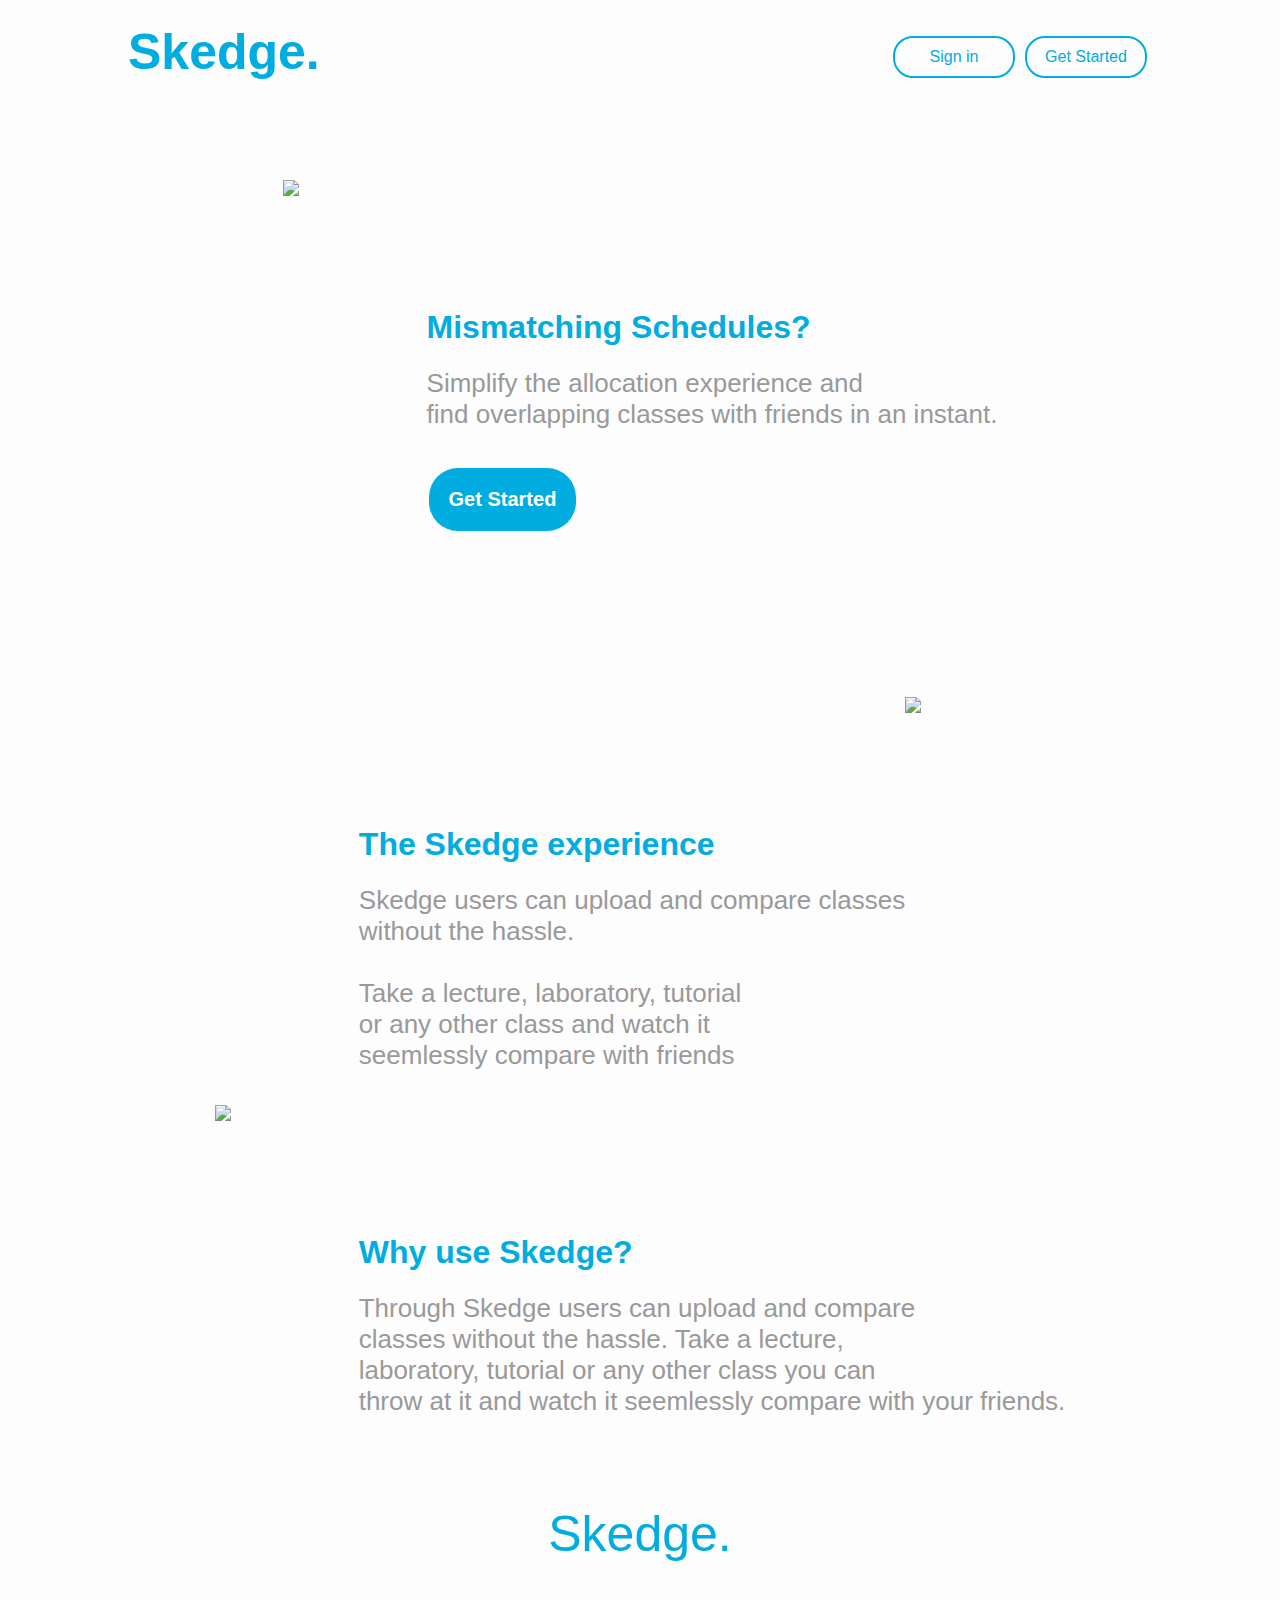
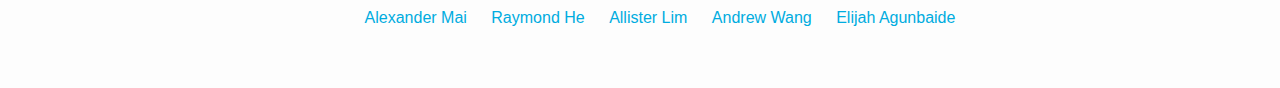
==== index.html @ 335152a0 "Merge branch 'main' of https://github.com/slimes-21/frontend" ====
<!DOCTYPE html>
<html lang="en">

<head>
    <link rel="stylesheet" href="index.css">
    <meta charset="UTF-8">
    <meta http-equiv="X-UA-Compatible" content="IE=edge">
    <meta name="viewport" content="width=device-width, initial-scale=1.0">
    <title>Skedge.</title>
    <link rel="shortcut icon" type="image/jpg" href="favicon.png">
</head>

<body style = "background-color: #fdfdfd; margin: auto;">
    <header>
        <nav class="navbar">
            <div class="bar">
                <div class="Skedgelogoindex"><a href="index.html">Skedge.</a></div>
                    <ul class="log-in-out">
                        <a href="sign_in.html" class="notextdec">
                            <div class="rounded_border">
                                <li><b>Sign in</b></li>
                            </div>
                        </a>
                        <a href="sign_up.html" class="notextdec">
                            <div class="rounded_border">
                                <li><b>Get Started</b></li>
                            </div>
                        </a>
                    </ul>
            </div>
        </nav>
    </header>
    <div class="padding">
    </div> 

    
    
    <div class = "block">
        <img class ='birdleft' src = 'https://media.discordapp.net/attachments/858982129873190923/864804226220032000/bird_adobespark.png'>
      <div> 
        <br><br><br><br><br><br>
        <h1 class = "headings" >
            Mismatching Schedules? 
        </h1>
        <p>
            <div class="textgoestoolong">
                Simplify the allocation experience and <br> 
                find overlapping classes with friends in an instant. 
            </div>
        </p><br>
        <form action="sign_up.html">
            <button type="submit" class="button" style="border:none;"><b>    Get Started    </b></button>
        </form>
      </div>
    </div> <br><br><br> <br><br><br> <br><br><br> 

    <div class = "block">
      <div> <br><br><br><br><br><br>
        <h1 class = "headings">
          The Skedge experience
        </h1>
        <p>
            <div class="textgoestoolong">
                Skedge users can upload and compare
                classes <br> without the hassle.  <br><br> Take a lecture, 
                laboratory, tutorial <br> or any other class and 
                watch it <br> seemlessly compare with friends

            </div>
        </p>
      </div>
      <img class ='rightbirds' src = 'https://media.discordapp.net/attachments/858982129873190923/864804226220032000/bird_adobespark.png'>
    </div> <br>

    <div class = "block">
        <img class ='birdleft sizingproblems' src = 'https://cdn.discordapp.com/attachments/849931925267021864/865217477298749460/2bird2.png'>
      <div> <br><br><br><br><br><br>
        <h1 class = "headings">
          Why use Skedge? 
        </h1>
        <p>
            <div class="textgoestoolong">
                Through Skedge users can upload and compare <br> 
                classes without the hassle. Take a lecture, <br>
                laboratory, tutorial or any other class you can <br>
                throw at it and watch it seemlessly compare with your friends.

            </div>
        </p>
      </div>
    </div> <br><br><br><br>
    <div>
        <div class="skedgefooter"><a class= "notextdec" href="index.html"><b>Skedge.</b></a></div> 
        <div class="inline">
            <ul>
                <li><a class="linkedin notextdec" href= "https://www.linkedin.com/in/amaii/">Alexander Mai</a></li>
                <li><a class="linkedin notextdec" href= "https://www.linkedin.com/in/rayjhe/">Raymond He</a></li>
                <li><a class="linkedin notextdec" href= "https://www.linkedin.com/in/allister-lim-8b5454197/">Allister Lim</a></li>
                <li><a class="linkedin notextdec" href= "https://www.linkedin.com/in/andrew-wang-b987091a5/">Andrew Wang</a></li>
                <li><a class="linkedin notextdec" href= "https://www.linkedin.com/in/elijahaa/">Elijah Agunbaide</a></li>
            </ul>
        </div>
        

    </div>

</body>
</html>
---- index.css ----
* {
    font-family: 'Roboto', sans-serif;
}

.navbar {
    background: #fdfdfd;
    width: 100%;
    position: fixed;
    z-index: 0;
    padding: 10px 0;
    
}

.log-in-out li a {
    color: black;
    font-size: 18px;
    font-weight: 500;
    margin-left: 25px;
    text-decoration: none;
}

.bar {
    width: 80%;
    margin: auto;
    padding: 0px 30px;
}

.navbar .bar {
    display: flex;
    align-items: center;
    justify-content: space-between;
}

.navbar .log-in-out {
    display: inline-flex;
}

.log-in-out li {
    list-style: none;
    
}

.padding {
    padding-top: 180px;
}

.Skedgelogoindex:hover b {
    color: #1900ff;
}

.navbar .Skedgelogoindex a {
    color: rgb(0, 172, 224);
    font-size: 50px;
    font-weight: 600;
    text-decoration: none;
}


* {
    font-family: 'Roboto', sans-serif;
}


html,
body {
    font-family: sans-serif;
    width: 100%;
    height: 100%;
    margin: 0;
}

.rounded_border {
    padding: 10px 9px;
    border: 2px solid rgb(0, 172, 224);
    border-radius: 20px;
    outline: none;
    margin-top: 10px;
    margin-left: 5px;
    margin-right: 5px;
    width: 100px;
    text-align: center;
}

body {
    background-color: #fdfdfd;
}

.notextdec {
    text-decoration: none;
    color: rgb(0, 172, 224);
    font-weight: 150;
}

.paragraphleft {
    idk;
}

.paragraphright {
    test; 
}

.block { 
    display: flex; 
    justify-content: center; 
}

.headings {
    display: flex; 
    color:rgb(0, 172, 224)

    

}

.skedgefooter {
    color: rgb(0, 172, 224);
    font-size: 50px;
    font-weight: 600;
    text-align: center;
    margin: auto;
    padding: 10;
    padding-bottom: 30px;

} 

.linkedin{
    text-align: center;
    margin: auto;
    padding: 10
}

.textgoestoolong {
    margin-right: %;
    font-size: 26px;
    color: #999999; 

}

.birdleft { 
    margin-right: 10%; 

}

.button{
    background-color: rgb(0, 172, 224);
    color: white;
    padding: 20px;
    text-align: center;
    text-decoration: none;
    display: inline-block;
    font-size: 20px;
    margin: 4px 2px;
    border-radius: 29px;
    
  }

.inline ul li {
    display: inline;
    padding: 10px;
    padding-bottom: 5%;
}

.inline ul {
    list-style-type: none;
    text-align: center;
}

.sizingproblems {
    max-width: 70%;
    height: auto;
}
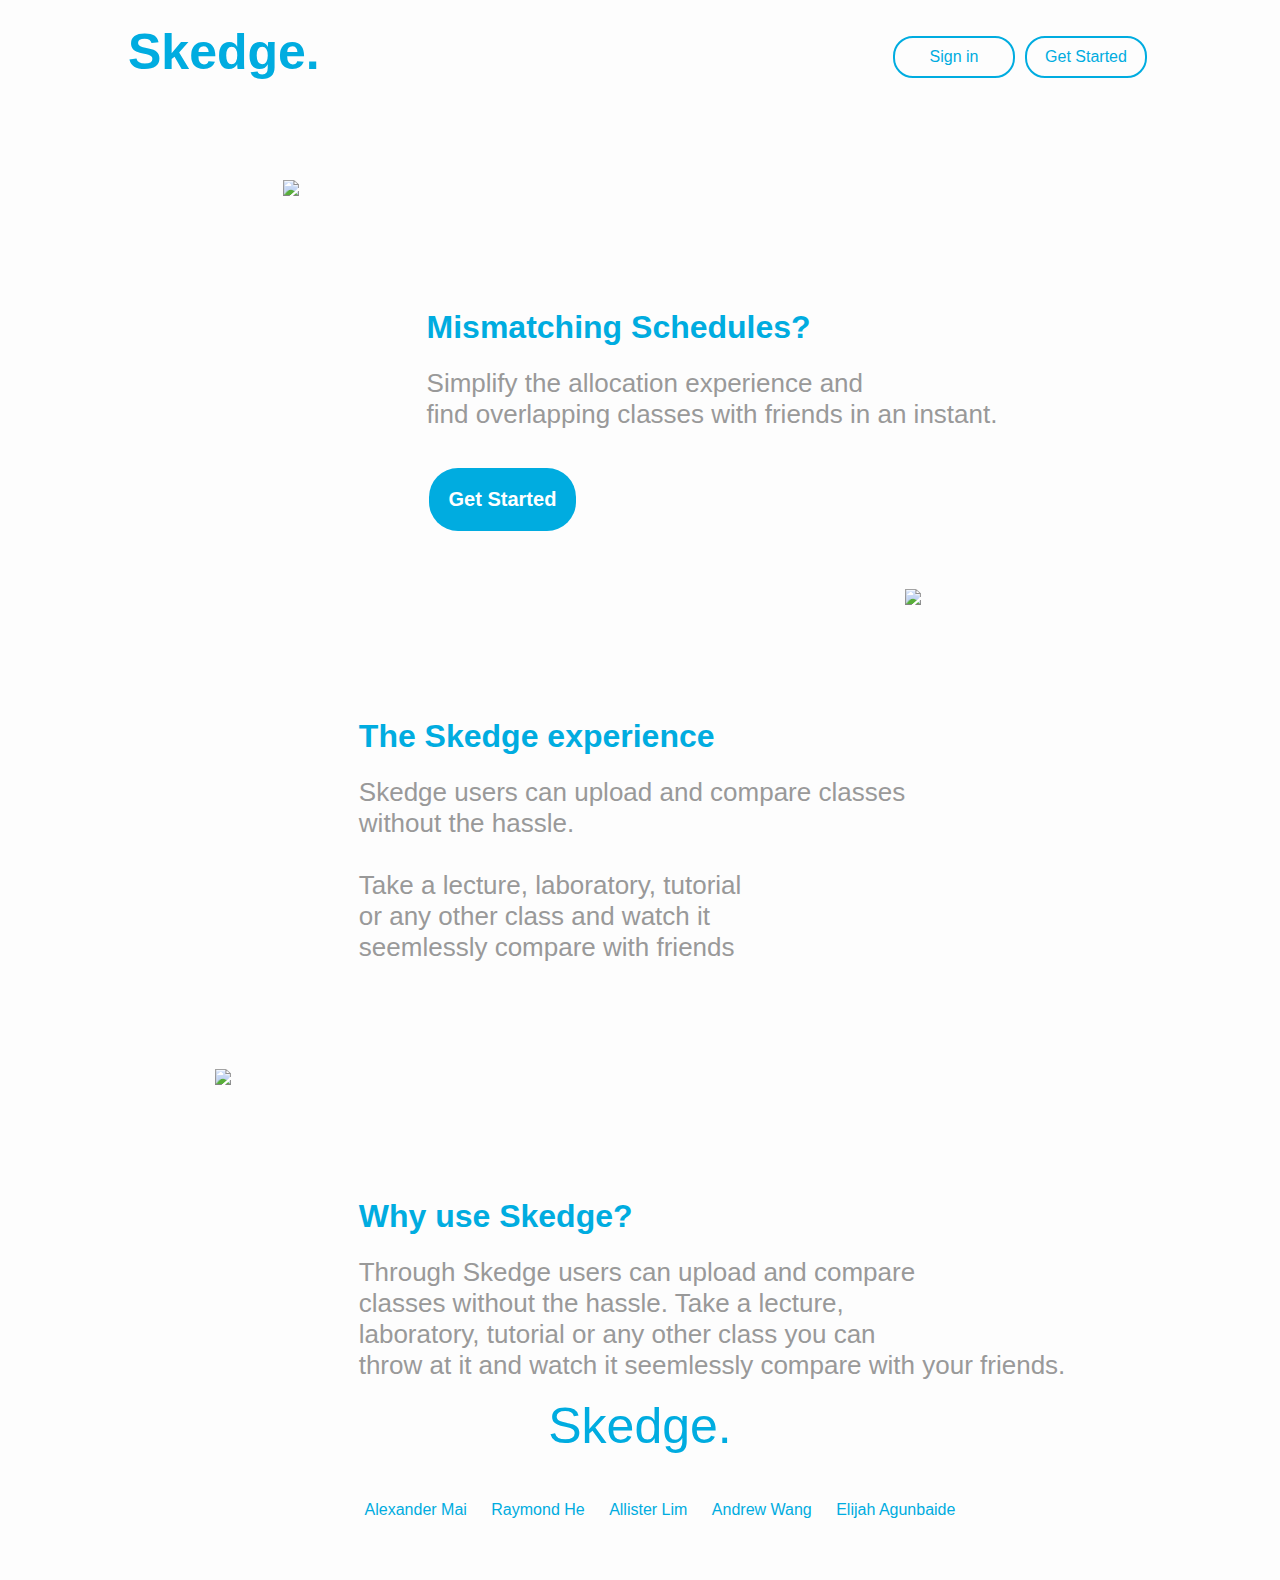
==== commit 267d483a: "home page done" ====
--- a/index.html
+++ b/index.html
@@ -52,7 +52,7 @@
             <button type="submit" class="button" style="border:none;"><b>    Get Started    </b></button>
         </form>
       </div>
-    </div> <br><br><br> <br><br><br> <br><br><br> 
+    </div> <br><br><br> 
 
     <div class = "block">
       <div> <br><br><br><br><br><br>
@@ -70,10 +70,11 @@
         </p>
       </div>
       <img class ='rightbirds' src = 'https://media.discordapp.net/attachments/858982129873190923/864804226220032000/bird_adobespark.png'>
-    </div> <br>
+    </div> 
+    <br><br><br><br><br>
 
     <div class = "block">
-        <img class ='birdleft sizingproblems' src = 'https://cdn.discordapp.com/attachments/849931925267021864/865217477298749460/2bird2.png'>
+        <img class ='birdleft sizingproblems' src = 'https://cdn.discordapp.com/attachments/863752282105053206/865224825861701652/2bird2.png'>
       <div> <br><br><br><br><br><br>
         <h1 class = "headings">
           Why use Skedge? 
@@ -88,7 +89,7 @@
             </div>
         </p>
       </div>
-    </div> <br><br><br><br>
+    </div> 
     <div>
         <div class="skedgefooter"><a class= "notextdec" href="index.html"><b>Skedge.</b></a></div> 
         <div class="inline">
--- a/index.css
+++ b/index.css
@@ -166,6 +166,6 @@
 }
 
 .sizingproblems {
-    max-width: 70%;
+    max-width: 50%;
     height: auto;
 }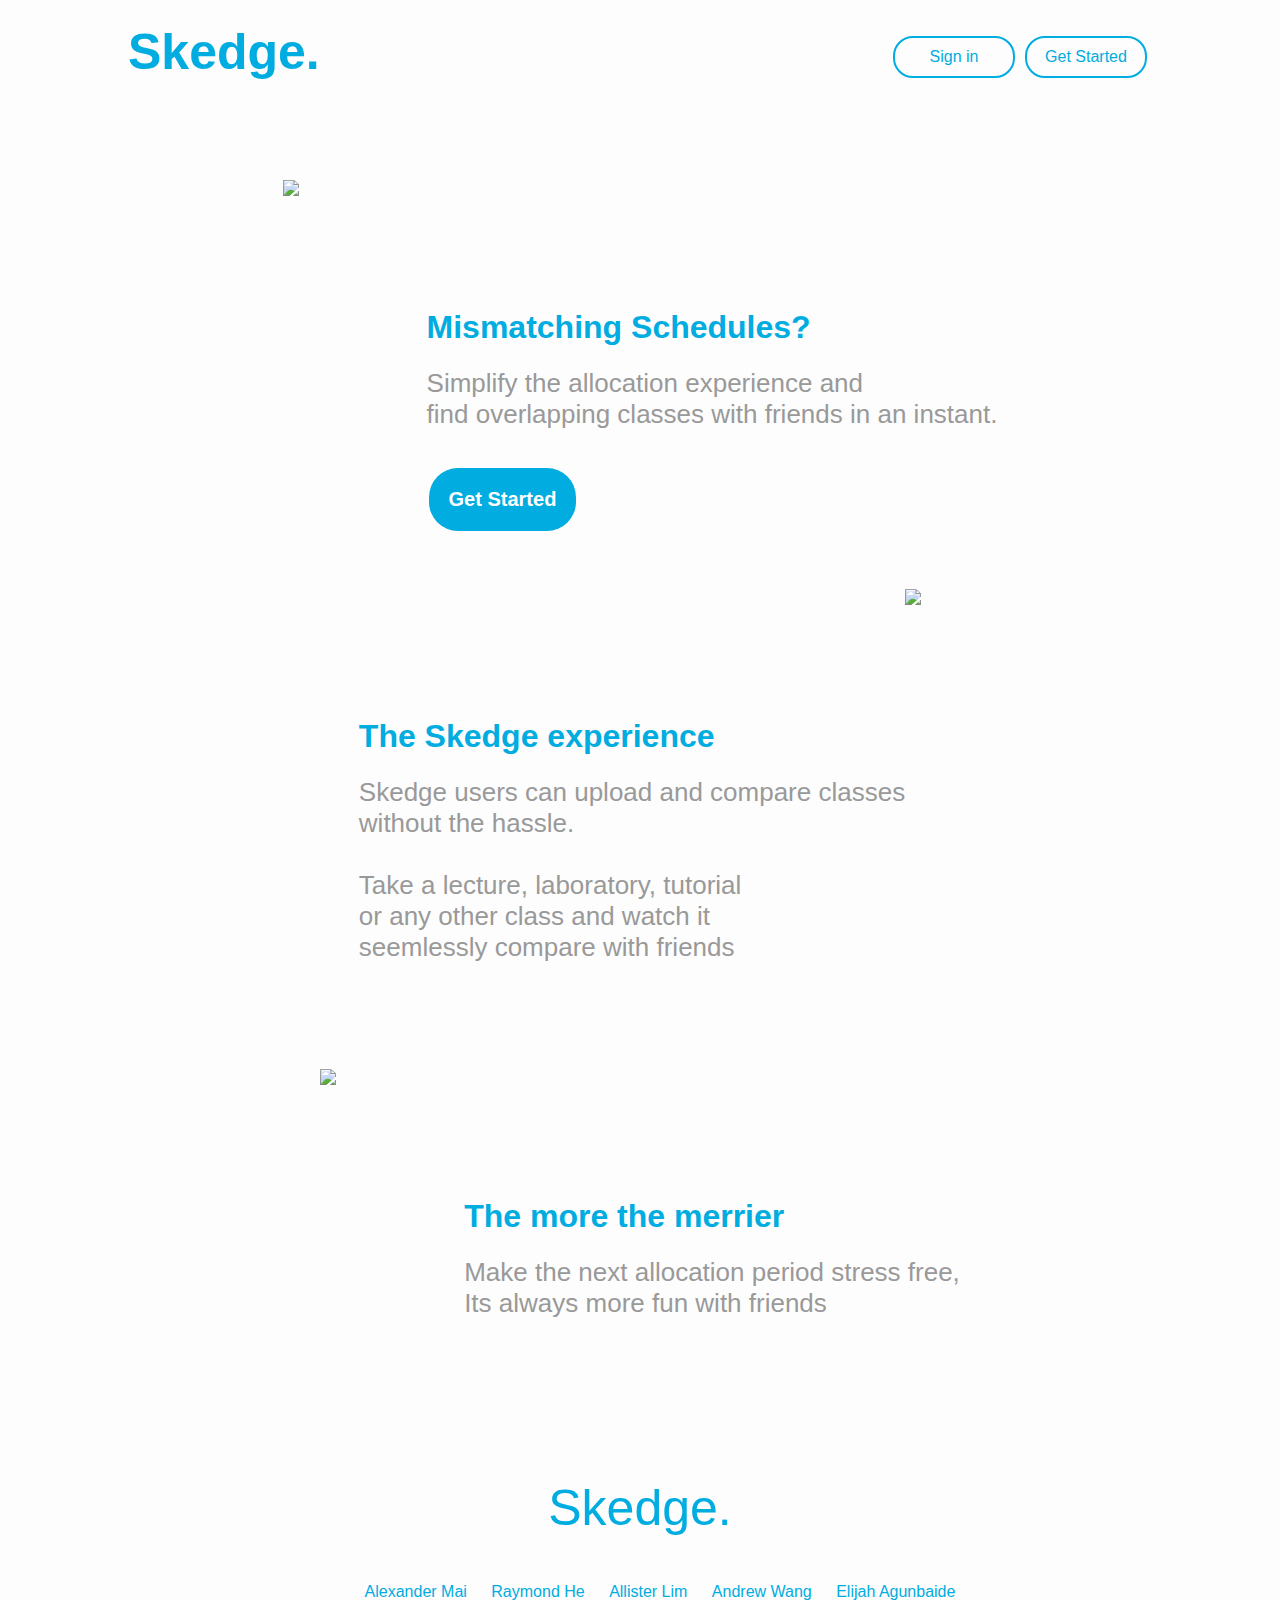
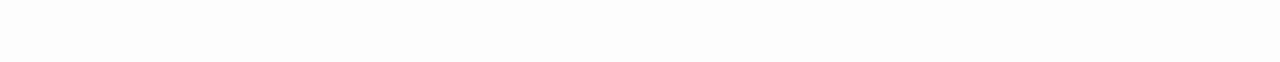
==== commit 50da96f8: "home page finalized" ====
--- a/index.html
+++ b/index.html
@@ -69,27 +69,25 @@
             </div>
         </p>
       </div>
-      <img class ='rightbirds' src = 'https://media.discordapp.net/attachments/858982129873190923/864804226220032000/bird_adobespark.png'>
+      <img class ='sizingproblems' src = 'https://cdn.discordapp.com/attachments/849931925267021864/865236032966623232/captures1.PNG'>
     </div> 
     <br><br><br><br><br>
 
     <div class = "block">
-        <img class ='birdleft sizingproblems' src = 'https://cdn.discordapp.com/attachments/863752282105053206/865224825861701652/2bird2.png'>
+        <img class ='birdleft sizingproblems1' src = 'https://cdn.discordapp.com/attachments/863752282105053206/865224825861701652/2bird2.png'>
       <div> <br><br><br><br><br><br>
         <h1 class = "headings">
-          Why use Skedge? 
+          The more the merrier 
         </h1>
         <p>
             <div class="textgoestoolong">
-                Through Skedge users can upload and compare <br> 
-                classes without the hassle. Take a lecture, <br>
-                laboratory, tutorial or any other class you can <br>
-                throw at it and watch it seemlessly compare with your friends.
+                Make the next allocation period stress free, <br>
+                Its always more fun with friends
 
             </div>
         </p>
       </div>
-    </div> 
+    </div> <br><br><br><br><br><br><br><br>
     <div>
         <div class="skedgefooter"><a class= "notextdec" href="index.html"><b>Skedge.</b></a></div> 
         <div class="inline">
--- a/index.css
+++ b/index.css
@@ -165,6 +165,10 @@
     text-align: center;
 }
 
+.sizingproblems1 {
+    max-width: 50%;
+    height: auto;
+}
 .sizingproblems {
     max-width: 50%;
     height: auto;
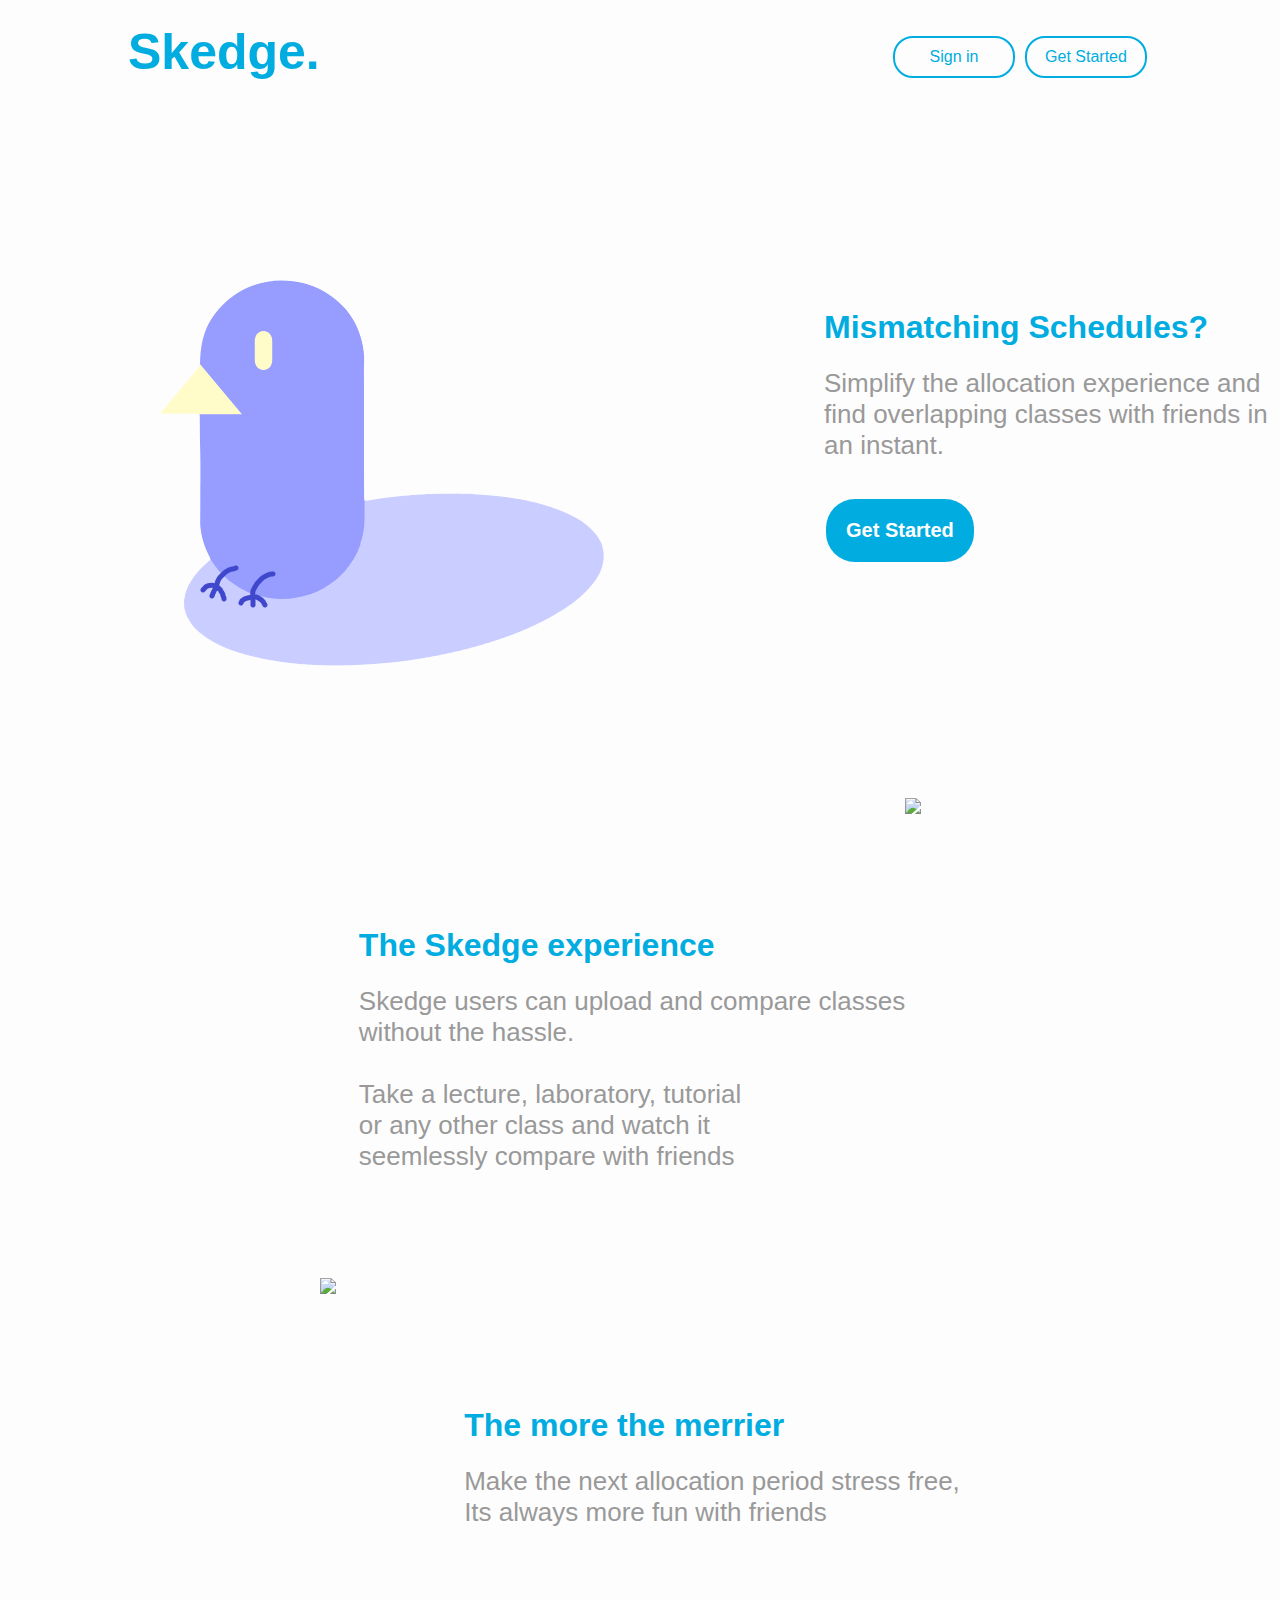
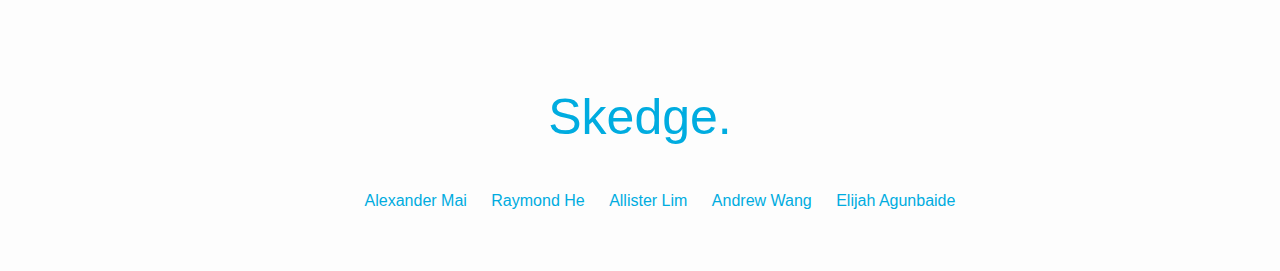
==== commit aa9313fb: "stuff" ====
--- a/index.html
+++ b/index.html
@@ -36,7 +36,7 @@
     
     
     <div class = "block">
-        <img class ='birdleft' src = 'https://media.discordapp.net/attachments/858982129873190923/864804226220032000/bird_adobespark.png'>
+        <img class ='birdleft' src = 'bird_adobespark.png'>
       <div> 
         <br><br><br><br><br><br>
         <h1 class = "headings" >
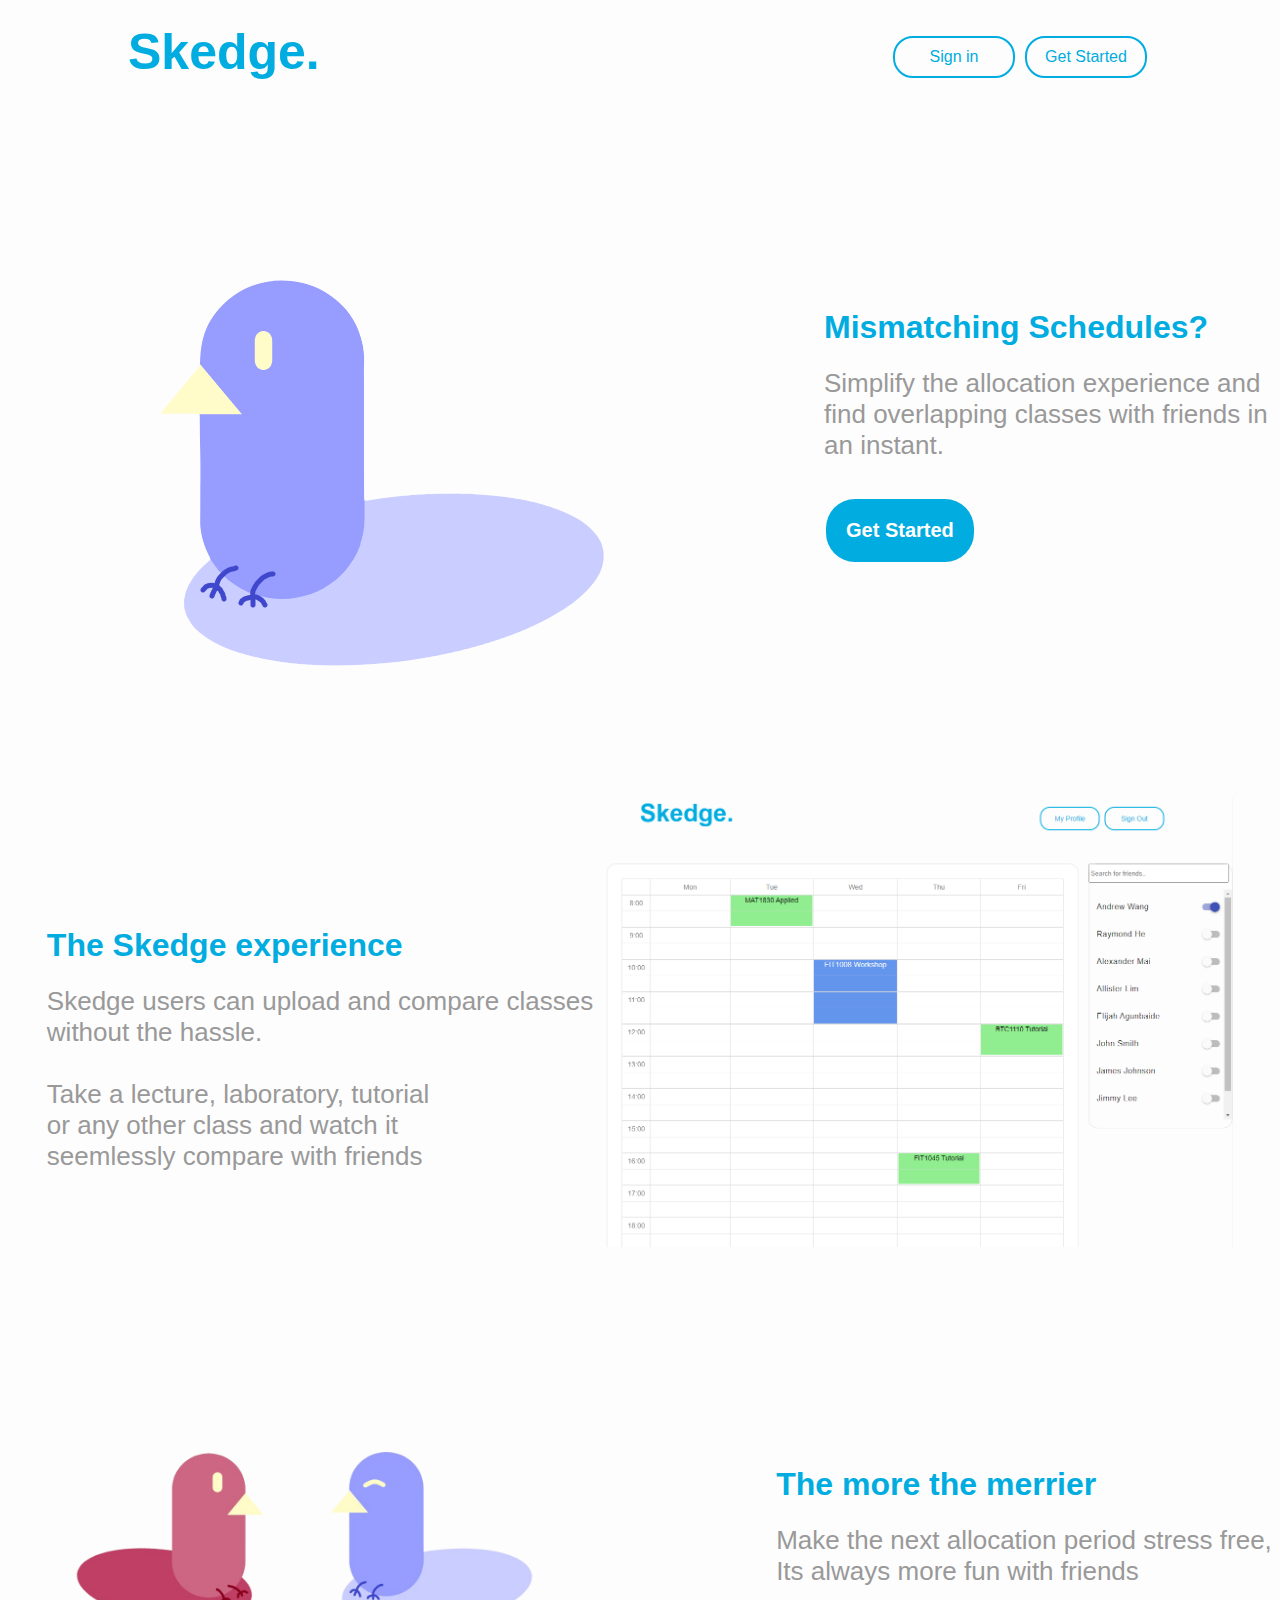
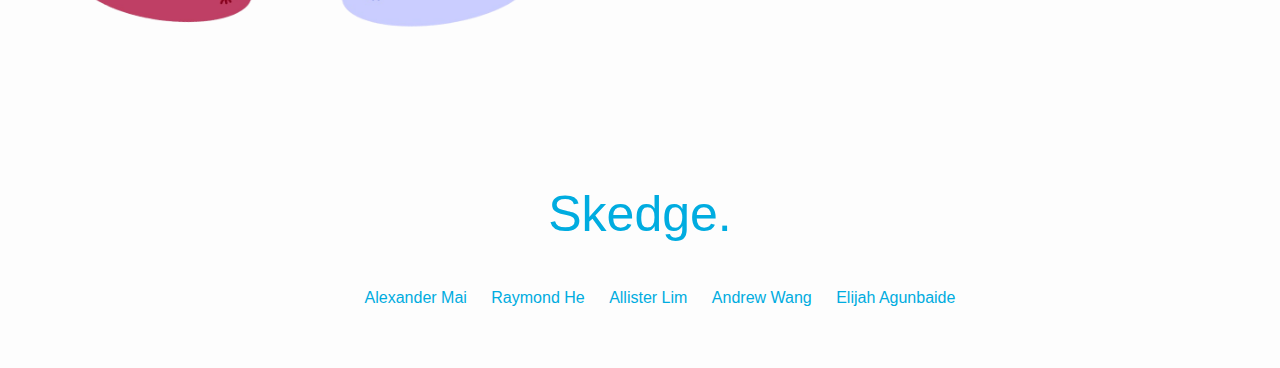
==== commit 8947877e: "index done" ====
--- a/index.html
+++ b/index.html
@@ -69,12 +69,12 @@
             </div>
         </p>
       </div>
-      <img class ='sizingproblems' src = 'https://cdn.discordapp.com/attachments/849931925267021864/865236032966623232/captures1.PNG'>
+      <img class ='sizingproblems' src = 'captures1.PNG'>
     </div> 
     <br><br><br><br><br>
 
     <div class = "block">
-        <img class ='birdleft sizingproblems1' src = 'https://cdn.discordapp.com/attachments/863752282105053206/865224825861701652/2bird2.png'>
+        <img class ='birdleft sizingproblems1' src = 'birds_with_background-removebg_1.png'>
       <div> <br><br><br><br><br><br>
         <h1 class = "headings">
           The more the merrier 
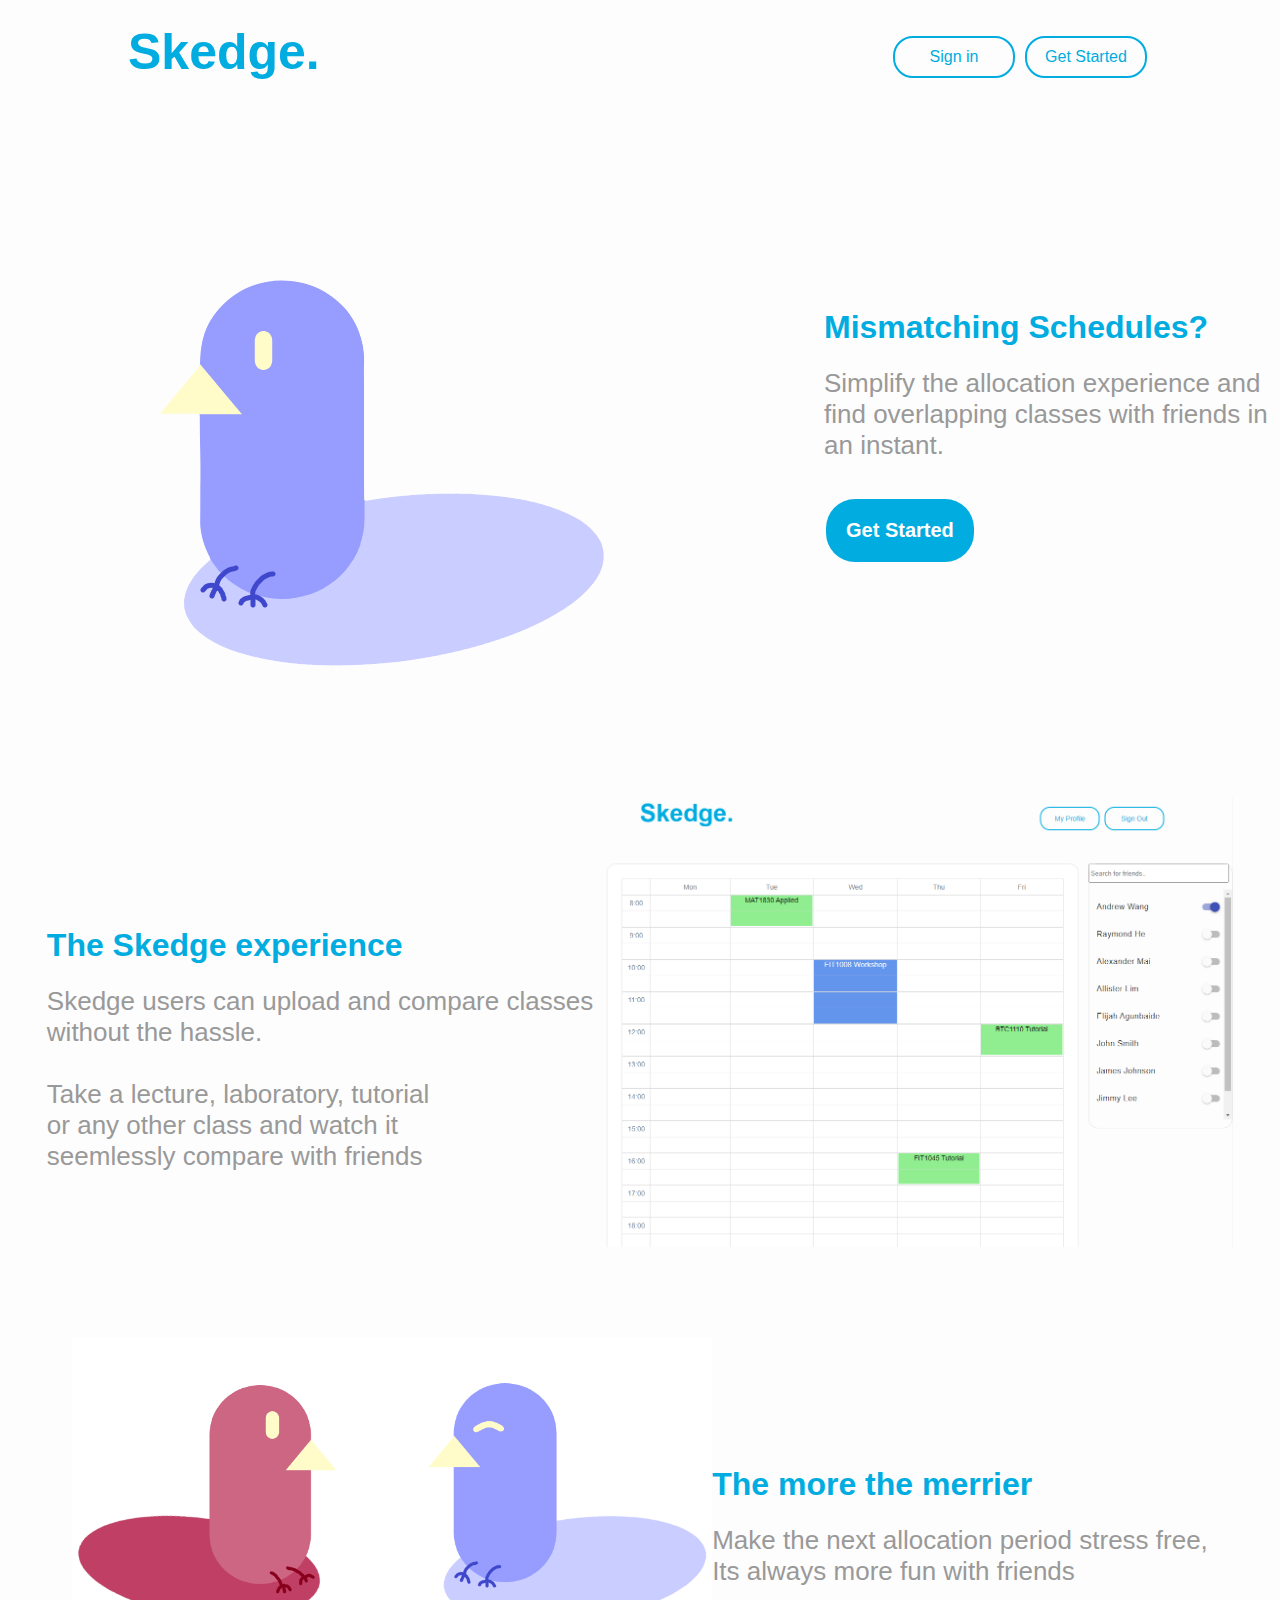
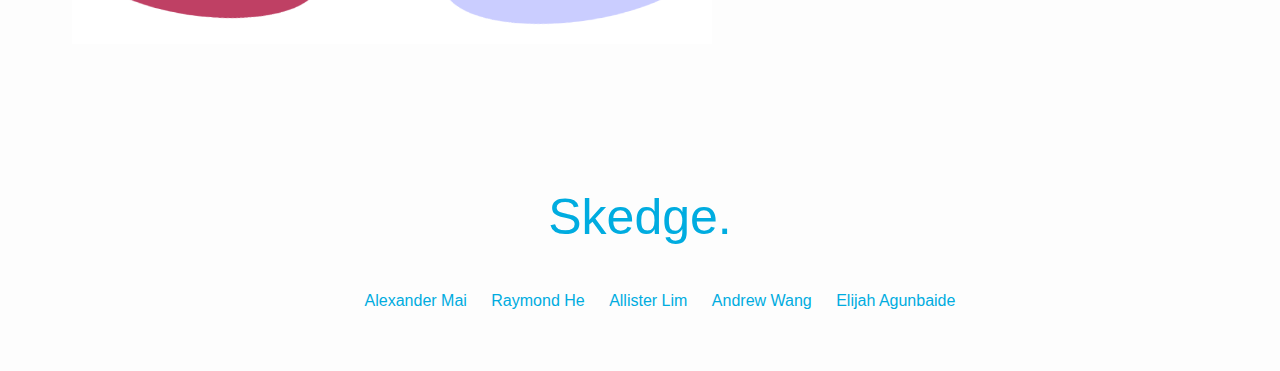
==== commit 9a921da6: "final push" ====
--- a/index.html
+++ b/index.html
@@ -74,7 +74,7 @@
     <br><br><br><br><br>
 
     <div class = "block">
-        <img class ='birdleft sizingproblems1' src = 'birds_with_background-removebg_1.png'>
+        <img class= "sizingproblems1"  src = '2bird2.png'> 
       <div> <br><br><br><br><br><br>
         <h1 class = "headings">
           The more the merrier 
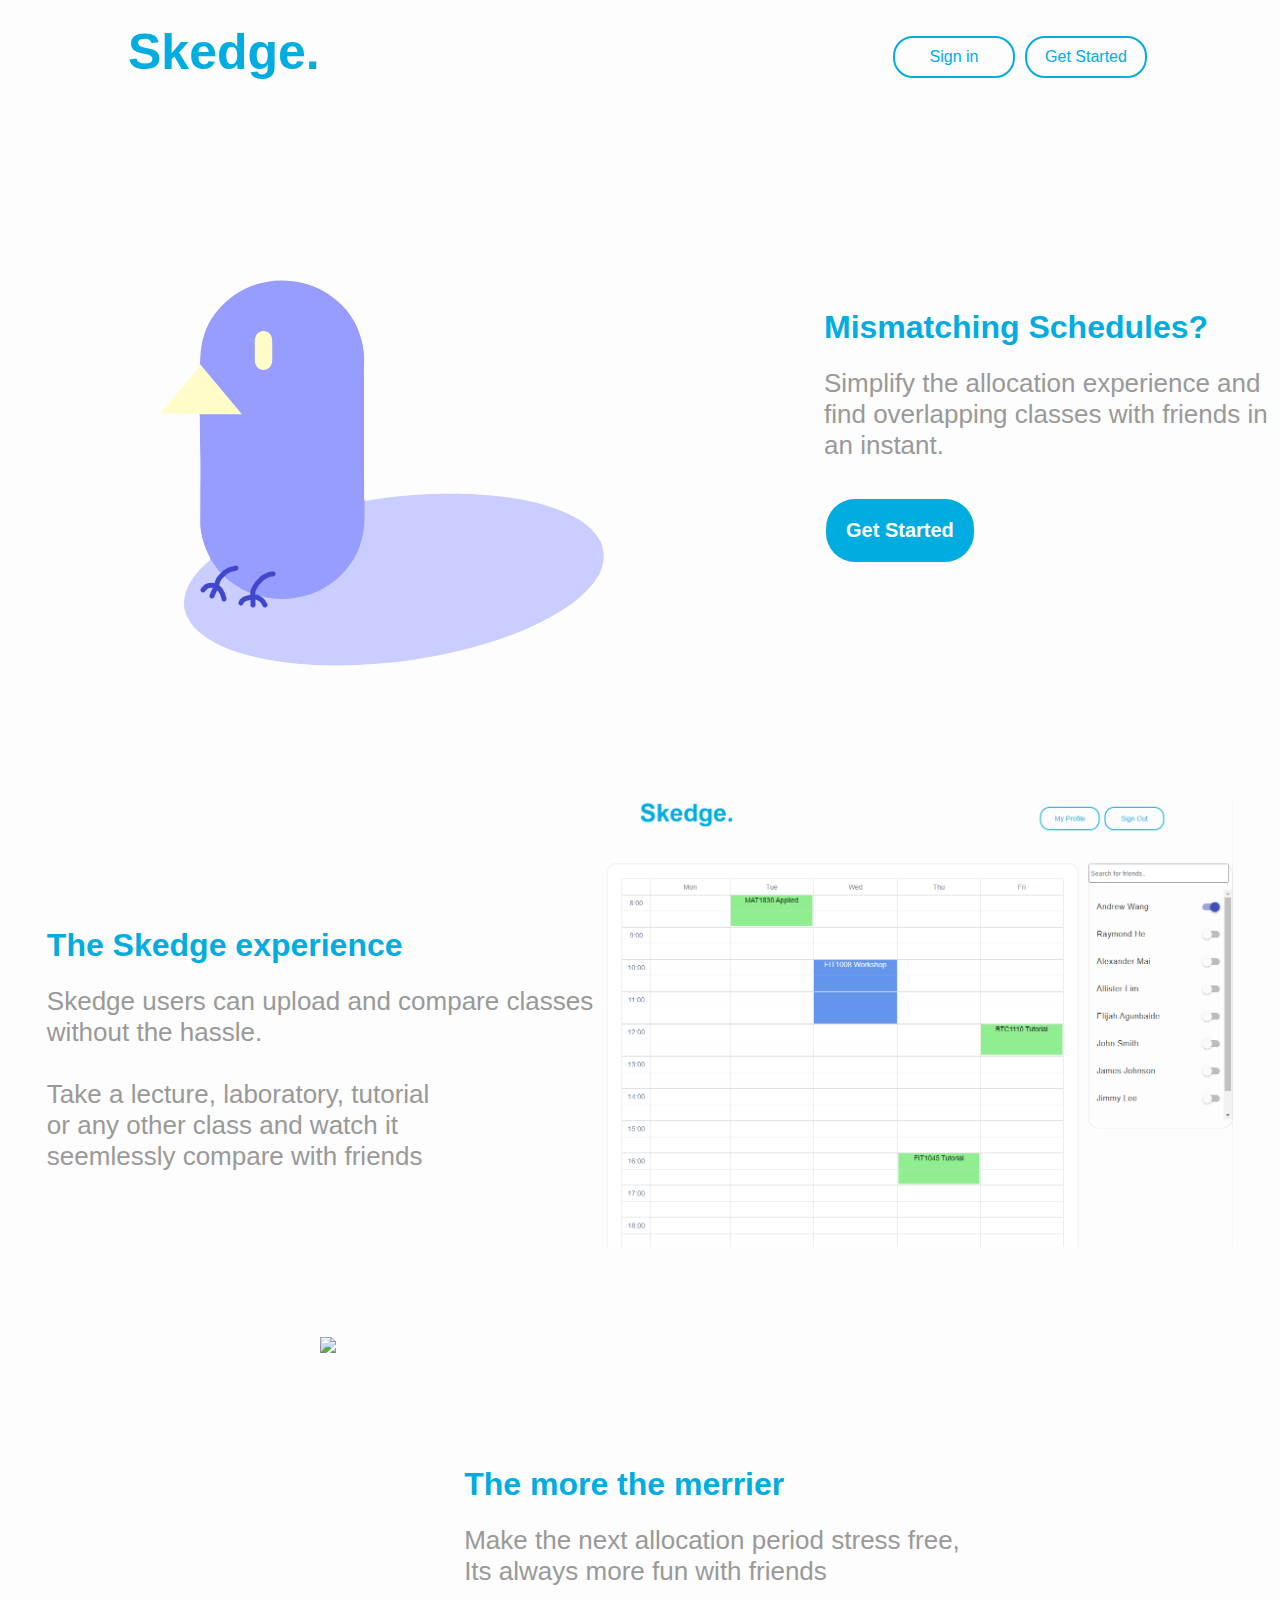
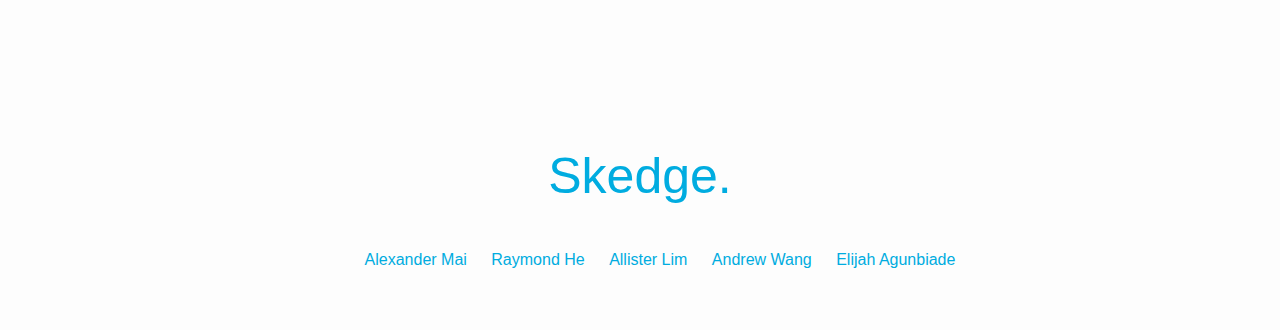
==== commit e6a67ef3: "changed email to username" ====
--- a/index.html
+++ b/index.html
@@ -74,7 +74,7 @@
     <br><br><br><br><br>
 
     <div class = "block">
-        <img class= "sizingproblems1"  src = '2bird2.png'> 
+        <img class ='birdleft sizingproblems1' src = 'birds_with_background-removebg_1.png'>
       <div> <br><br><br><br><br><br>
         <h1 class = "headings">
           The more the merrier 
@@ -96,7 +96,7 @@
                 <li><a class="linkedin notextdec" href= "https://www.linkedin.com/in/rayjhe/">Raymond He</a></li>
                 <li><a class="linkedin notextdec" href= "https://www.linkedin.com/in/allister-lim-8b5454197/">Allister Lim</a></li>
                 <li><a class="linkedin notextdec" href= "https://www.linkedin.com/in/andrew-wang-b987091a5/">Andrew Wang</a></li>
-                <li><a class="linkedin notextdec" href= "https://www.linkedin.com/in/elijahaa/">Elijah Agunbaide</a></li>
+                <li><a class="linkedin notextdec" href= "https://www.linkedin.com/in/elijahaa/">Elijah Agunbiade</a></li>
             </ul>
         </div>
         
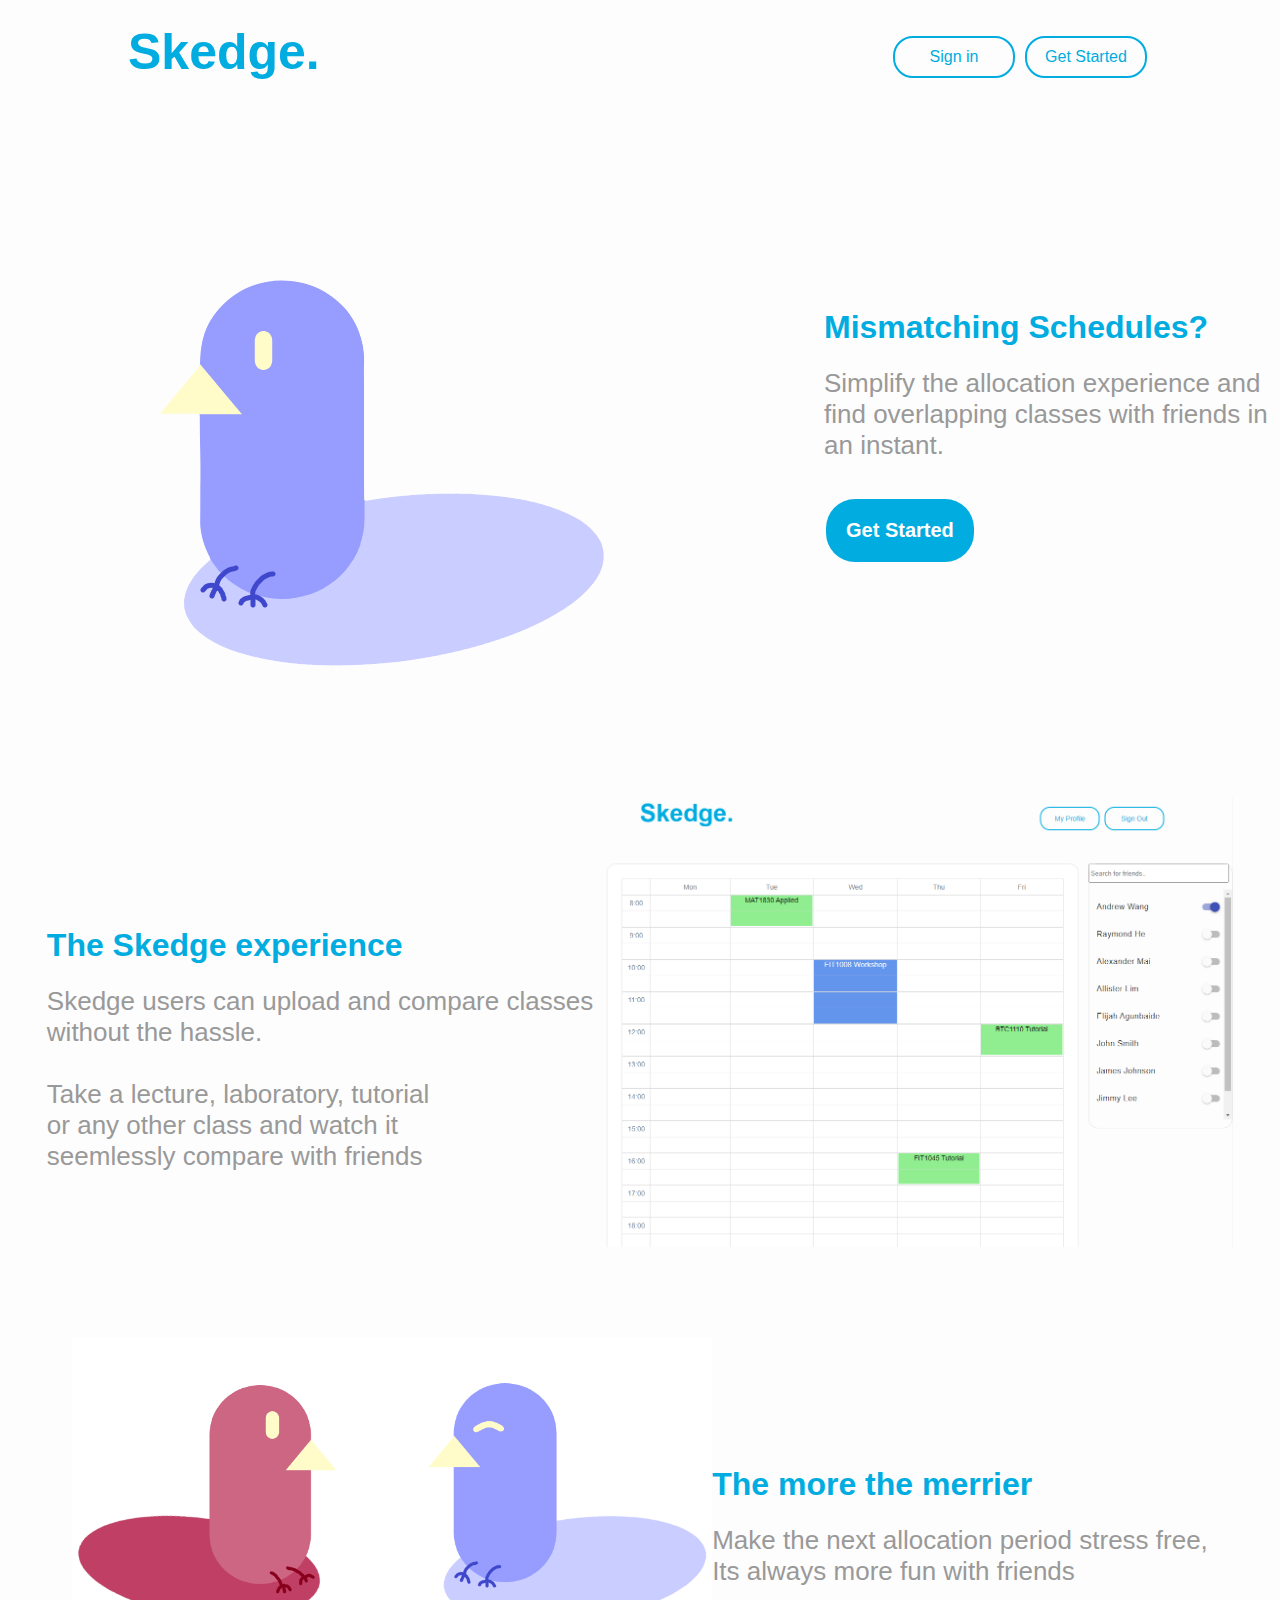
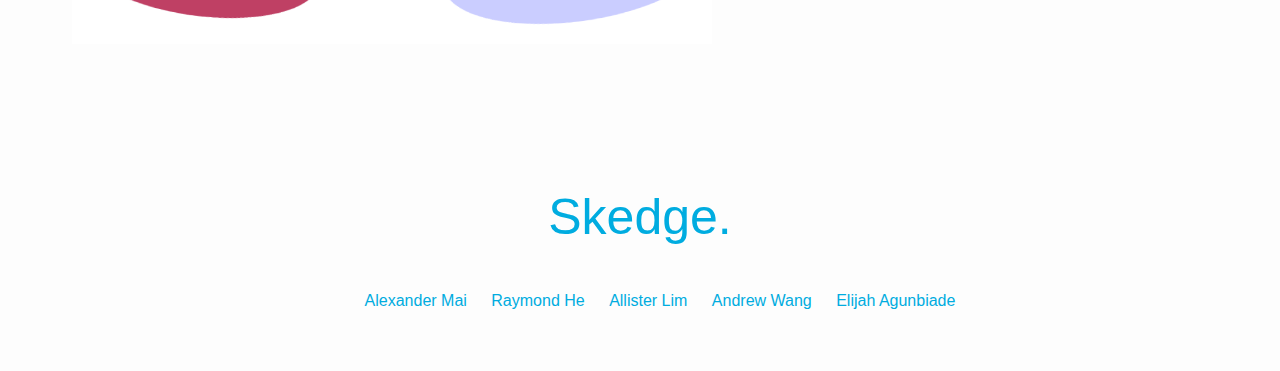
==== commit f35edd39: "Merge branch 'main' of https://github.com/slimes-21/frontend" ====
--- a/index.html
+++ b/index.html
@@ -74,7 +74,7 @@
     <br><br><br><br><br>
 
     <div class = "block">
-        <img class ='birdleft sizingproblems1' src = 'birds_with_background-removebg_1.png'>
+        <img class= "sizingproblems1"  src = '2bird2.png'> 
       <div> <br><br><br><br><br><br>
         <h1 class = "headings">
           The more the merrier 
